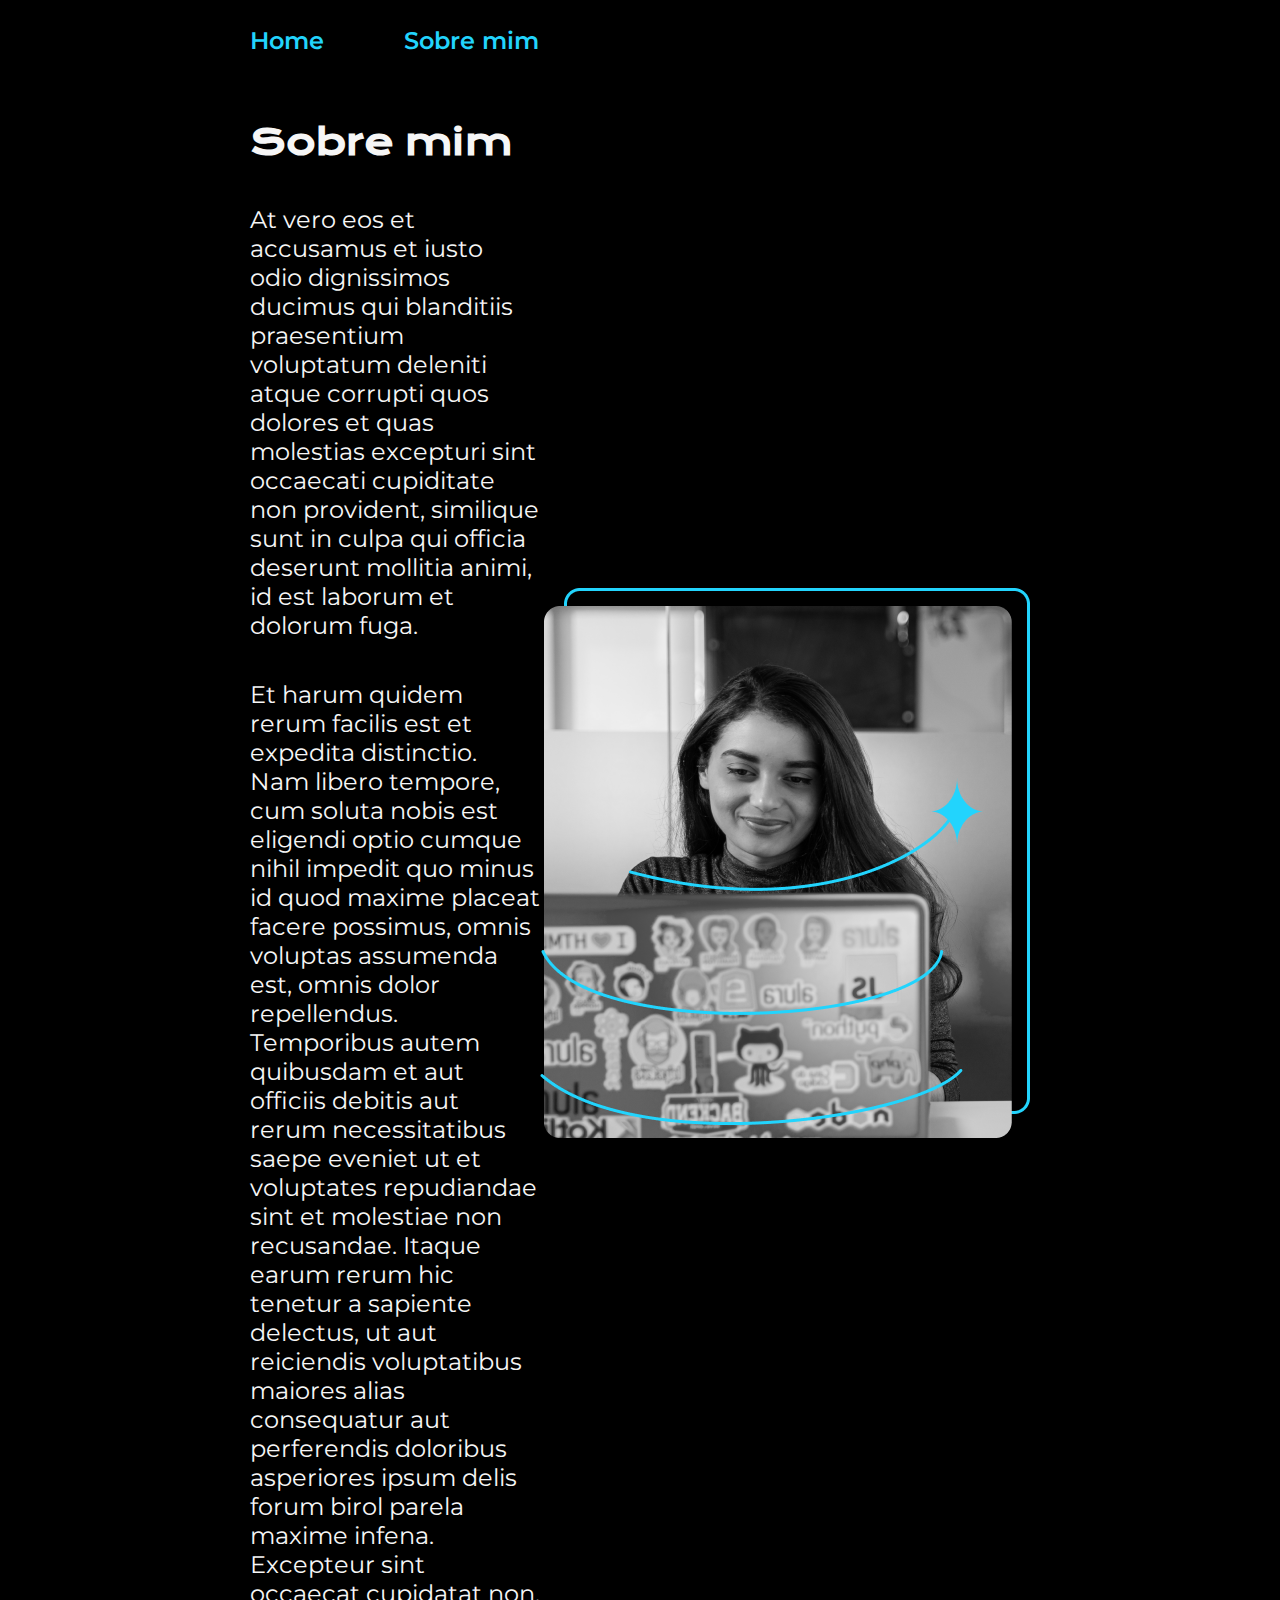
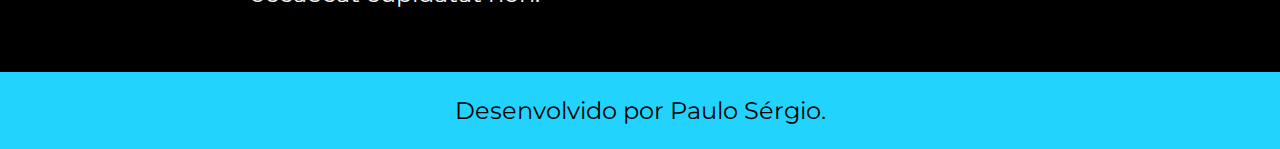
==== src/pages/about.html @ e47d133c "feat: finish course Oracle ONE HTML e CSS: cabeçalho, footer e variáveis CSS" ====
<!DOCTYPE html>
<html lang="pt-br">
<head>
    <meta charset="UTF-8">
    <meta http-equiv="X-UA-Compatible" content="IE=edge">
    <meta name="viewport" content="width=device-width, initial-scale=1.0">
    <link rel="stylesheet" href="../styles/style.css">
    <title>Sobre mim</title>
</head>
<body>
    <header class="cabecalho">
        <nav class="cabecalho__menu">
            <a class="cabecalho__menu_link" href="../index.html">Home</a>
            <a class="cabecalho__menu_link" href="./about.html">Sobre mim</a>
        </nav>
    </header>

    <main class="apresentacao">
        <section class="apresentacao__conteudo">
            <h1 class="apresentacao__conteudo__titulo">Sobre mim</h1>
            <p class="apresentacao__conteudo__texto">At vero eos et accusamus et iusto odio dignissimos ducimus qui blanditiis praesentium voluptatum deleniti atque corrupti quos dolores et quas molestias excepturi sint occaecati cupiditate non provident, similique sunt in culpa qui officia deserunt mollitia animi, id est laborum et dolorum fuga.</p>

            <p class="apresentacao__conteudo__texto">Et harum quidem rerum facilis est et expedita distinctio. Nam libero tempore, cum soluta nobis est eligendi optio cumque nihil impedit quo minus id quod maxime placeat facere possimus, omnis voluptas assumenda est, omnis dolor repellendus. Temporibus autem quibusdam et aut officiis debitis aut rerum necessitatibus saepe eveniet ut et voluptates repudiandae sint et molestiae non recusandae. Itaque earum rerum hic tenetur a sapiente delectus, ut aut reiciendis voluptatibus maiores alias consequatur aut perferendis doloribus asperiores ipsum delis forum birol parela maxime infena. Excepteur sint occaecat cupidatat non.</p>
        </section>
        <img src="../assets/Imagem.png" alt="foto user">

    </main>

    <footer class="rodape">
        <p>Desenvolvido por Paulo Sérgio.</p>
    </footer>
</body>
</html>
---- src/styles/style.css ----
@import url('https://fonts.googleapis.com/css2?family=Heebo:wght@900&family=Krona+One&family=Open+Sans:wght@600&family=Roboto:ital@1&display=swap');

@import url('https://fonts.googleapis.com/css2?family=Heebo:wght@900&family=Krona+One&family=Montserrat:ital,wght@0,100..900;1,100..900&family=Open+Sans:wght@600&family=Roboto:ital@1&display=swap');

:root{
    --cor_primaria: #000000;
    --cor_secundaria: #F6F6F6;
    --cor_terciaria: #22D4FD;
    --cor_hover: #272727;

    --fonte_primaria:'Krona One', sans-serif;
    --fonte_secundaria:'Montserrat', sans-serif;

}


*{
    padding: 0;
    margin: 0;

}

body{
    /* height: 100vh; */ 
    box-sizing: border-box;/*para não vazar conteúdo */
    background-color: var(--cor_primaria);
    color: var(--cor_secundaria);
}

.cabecalho{
    padding: 2% 19.5% 0 19.5%;
}
.cabecalho__menu{
    align-items: center;
    display: flex;
    flex-direction: row;
    gap: 80px;
}

.cabecalho__menu_link{
    color: var(--cor_terciaria);
    font-family: var(--fonte_secundaria);
    font-weight: 600;
    text-decoration: none;
    font-size: 24px;
}
.destaque_titulo{
    color: var(--cor_terciaria);
}

.apresentacao{
    display: flex;
    align-items: center;
    justify-content: space-between;
    padding: 5% 19.5%; 
}
.apresentacao__conteudo{
    width: 615px;
    /* height: 482px; */
    display: flex;
    flex-direction: column;
    gap: 40px; /*espaçamento entre os elementos filhos*/
}

.apresentacao__conteudo__texto{
    font-family: var(--fonte_secundaria);
    font-size: 24px;
}

.apresentacao__conteudo__titulo{
    font-family: var(--fonte_primaria);
    font-size: 36px;

}
.apresentacao__links{
    display: flex;
    justify-content: space-between;
    flex-direction: column;
    align-items: center;
    gap: 32px;
}
.apresentacao__links__botao{
    font-family: var(--fonte_secundaria);
    /* background-color: #22D4FD; */
    border: 2px solid  var(--cor_terciaria);
    width: 378px;
    padding: 21.5px 0px;
    font-size: 24px;
    text-align: center;
    border-radius: 8px;
    text-decoration: none;
    font-weight: 600;
    color: var(--cor_secundaria);
    display: flex;
    align-items: center;
    justify-content: center;
    gap: 16px;
}
.apresentacao__links__botao:hover{
    font-family: var(--fonte_secundaria);
    /* background-color: #22D4FD; */
    border: 2px solid  var(--cor_terciaria);
    width: 378px;
    background-color:  var(--cor_hover);
    padding: 21.5px 0px;
    font-size: 24px;
    text-align: center;
    border-radius: 8px;
    text-decoration: none;
    font-weight: 600;
    color: var(--cor_secundaria);
}

.apresentacao__links__subtitulo{
    font-family: var(--fonte_primaria);
    font-weight: 400;
    font-size: 24px;
}

.rodape{
    color: var(--cor_primaria);
    background-color: var(--cor_terciaria);
    display: flex;
    padding: 24px;
    justify-content: center;
    align-items: center;
    font-family: var(--fonte_secundaria);
    font-size: 24px;
    font-weight: 400;
}
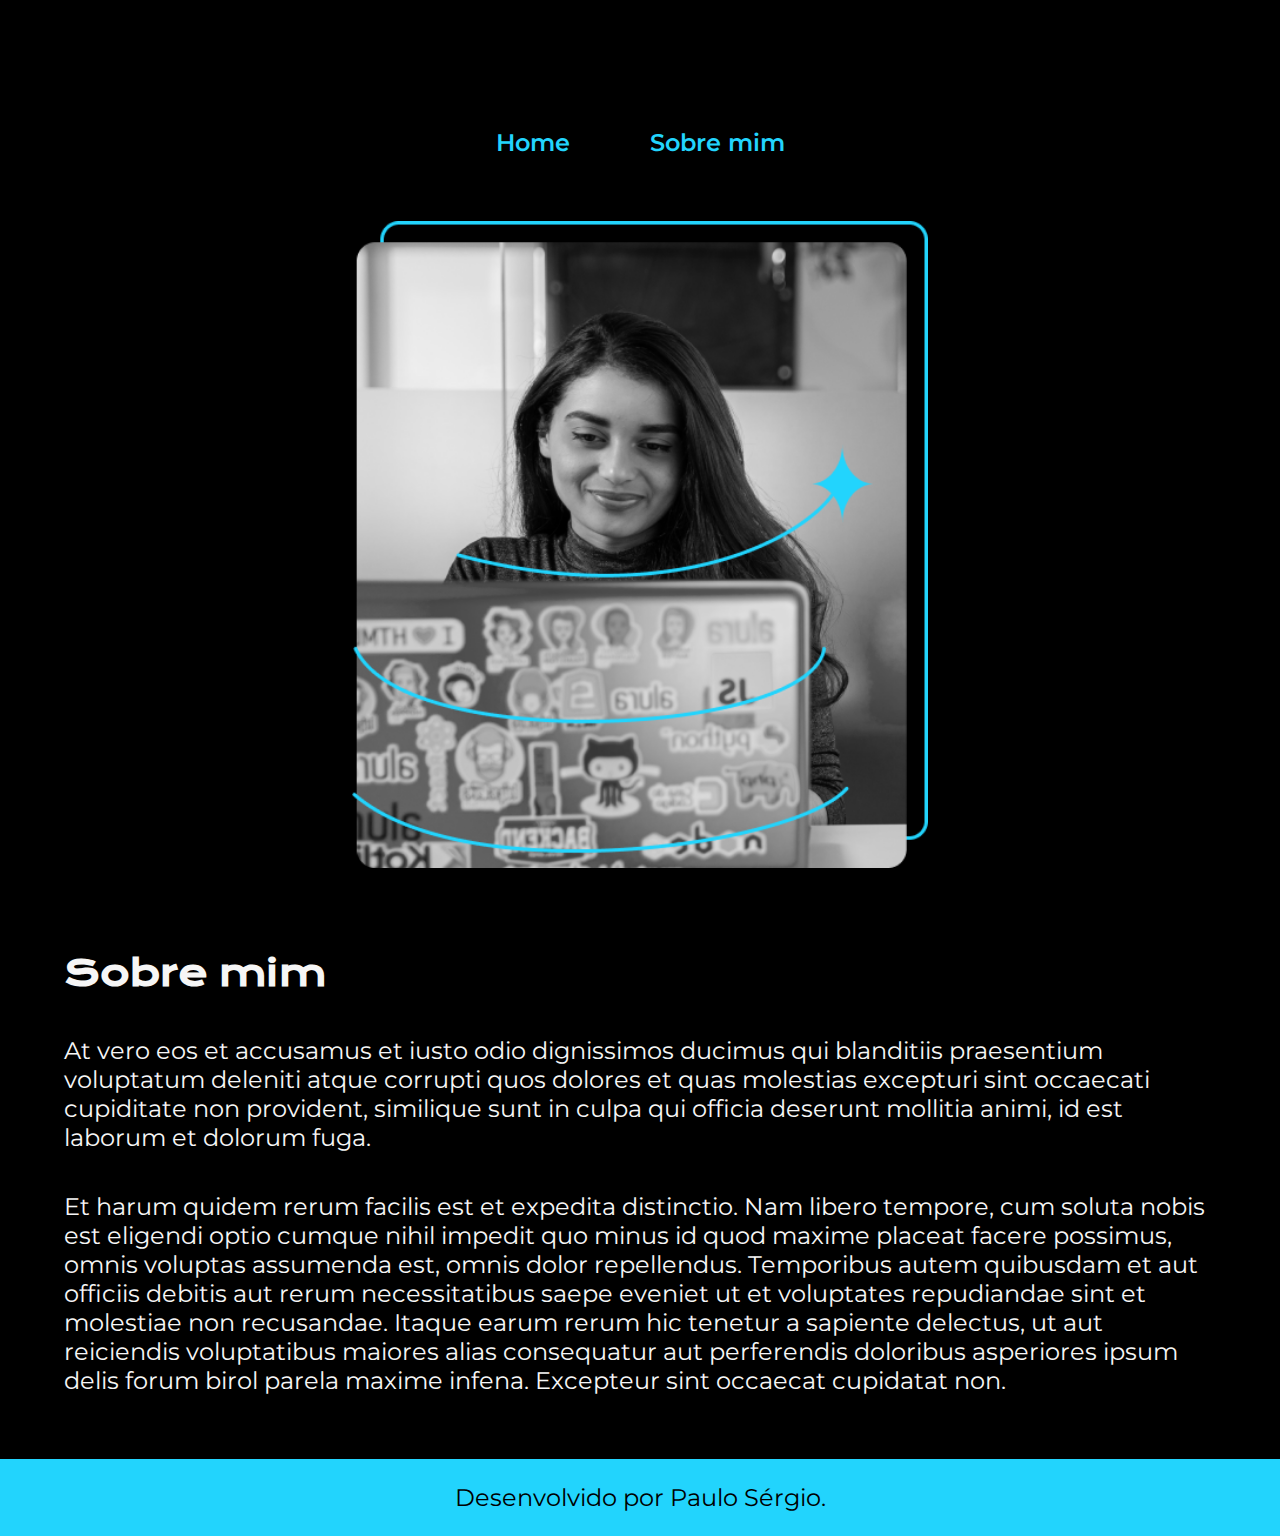
==== commit 7ed3b34c: "feat: added responsive page" ====
--- a/src/pages/about.html
+++ b/src/pages/about.html
@@ -22,7 +22,7 @@
 
             <p class="apresentacao__conteudo__texto">Et harum quidem rerum facilis est et expedita distinctio. Nam libero tempore, cum soluta nobis est eligendi optio cumque nihil impedit quo minus id quod maxime placeat facere possimus, omnis voluptas assumenda est, omnis dolor repellendus. Temporibus autem quibusdam et aut officiis debitis aut rerum necessitatibus saepe eveniet ut et voluptates repudiandae sint et molestiae non recusandae. Itaque earum rerum hic tenetur a sapiente delectus, ut aut reiciendis voluptatibus maiores alias consequatur aut perferendis doloribus asperiores ipsum delis forum birol parela maxime infena. Excepteur sint occaecat cupidatat non.</p>
         </section>
-        <img src="../assets/Imagem.png" alt="foto user">
+        <img class="apresentacao__imagem" src="../assets/Imagem.png" alt="foto user">
 
     </main>
 
--- a/src/styles/style.css
+++ b/src/styles/style.css
@@ -13,7 +13,7 @@
 
 }
 
-
+/* 1 rem = 16px */
 *{
     padding: 0;
     margin: 0;
@@ -28,7 +28,7 @@
 }
 
 .cabecalho{
-    padding: 2% 19.5% 0 19.5%;
+    padding: 2% 0% 0% 19.5%;
 }
 .cabecalho__menu{
     align-items: center;
@@ -42,7 +42,7 @@
     font-family: var(--fonte_secundaria);
     font-weight: 600;
     text-decoration: none;
-    font-size: 24px;
+    font-size: 1.5rem;
 }
 .destaque_titulo{
     color: var(--cor_terciaria);
@@ -53,10 +53,10 @@
     align-items: center;
     justify-content: space-between;
     padding: 5% 19.5%; 
+    gap: 82px;
 }
 .apresentacao__conteudo{
-    width: 615px;
-    /* height: 482px; */
+    width: 50%;
     display: flex;
     flex-direction: column;
     gap: 40px; /*espaçamento entre os elementos filhos*/
@@ -64,12 +64,12 @@
 
 .apresentacao__conteudo__texto{
     font-family: var(--fonte_secundaria);
-    font-size: 24px;
+    font-size: 1.5rem;
 }
 
 .apresentacao__conteudo__titulo{
     font-family: var(--fonte_primaria);
-    font-size: 36px;
+    font-size: 2.25rem;
 
 }
 .apresentacao__links{
@@ -83,9 +83,9 @@
     font-family: var(--fonte_secundaria);
     /* background-color: #22D4FD; */
     border: 2px solid  var(--cor_terciaria);
-    width: 378px;
+    width: 50%;
     padding: 21.5px 0px;
-    font-size: 24px;
+    font-size: 1.5rem;
     text-align: center;
     border-radius: 8px;
     text-decoration: none;
@@ -100,10 +100,10 @@
     font-family: var(--fonte_secundaria);
     /* background-color: #22D4FD; */
     border: 2px solid  var(--cor_terciaria);
-    width: 378px;
+    width: 50%;
     background-color:  var(--cor_hover);
     padding: 21.5px 0px;
-    font-size: 24px;
+    font-size: 1.5rem;
     text-align: center;
     border-radius: 8px;
     text-decoration: none;
@@ -114,9 +114,13 @@
 .apresentacao__links__subtitulo{
     font-family: var(--fonte_primaria);
     font-weight: 400;
-    font-size: 24px;
+    font-size: 1.5rem;
 }
 
+
+.apresentacao__imagem{
+    width: 50%;
+}
 .rodape{
     color: var(--cor_primaria);
     background-color: var(--cor_terciaria);
@@ -125,6 +129,27 @@
     justify-content: center;
     align-items: center;
     font-family: var(--fonte_secundaria);
-    font-size: 24px;
+    font-size: 1.5rem;
     font-weight: 400;
+}
+
+@media(max-width: 1300px){
+    .cabecalho{
+        padding: 10% 19.5% 0% 19.5%;
+    }
+
+    .cabecalho__menu{
+        justify-content: center;
+        
+    }
+
+    .apresentacao{
+        padding: 5% 5%;
+        flex-direction: column-reverse;
+    }
+
+    .apresentacao__conteudo{
+        width: auto; /*ou 100%*/
+        
+    }
 }